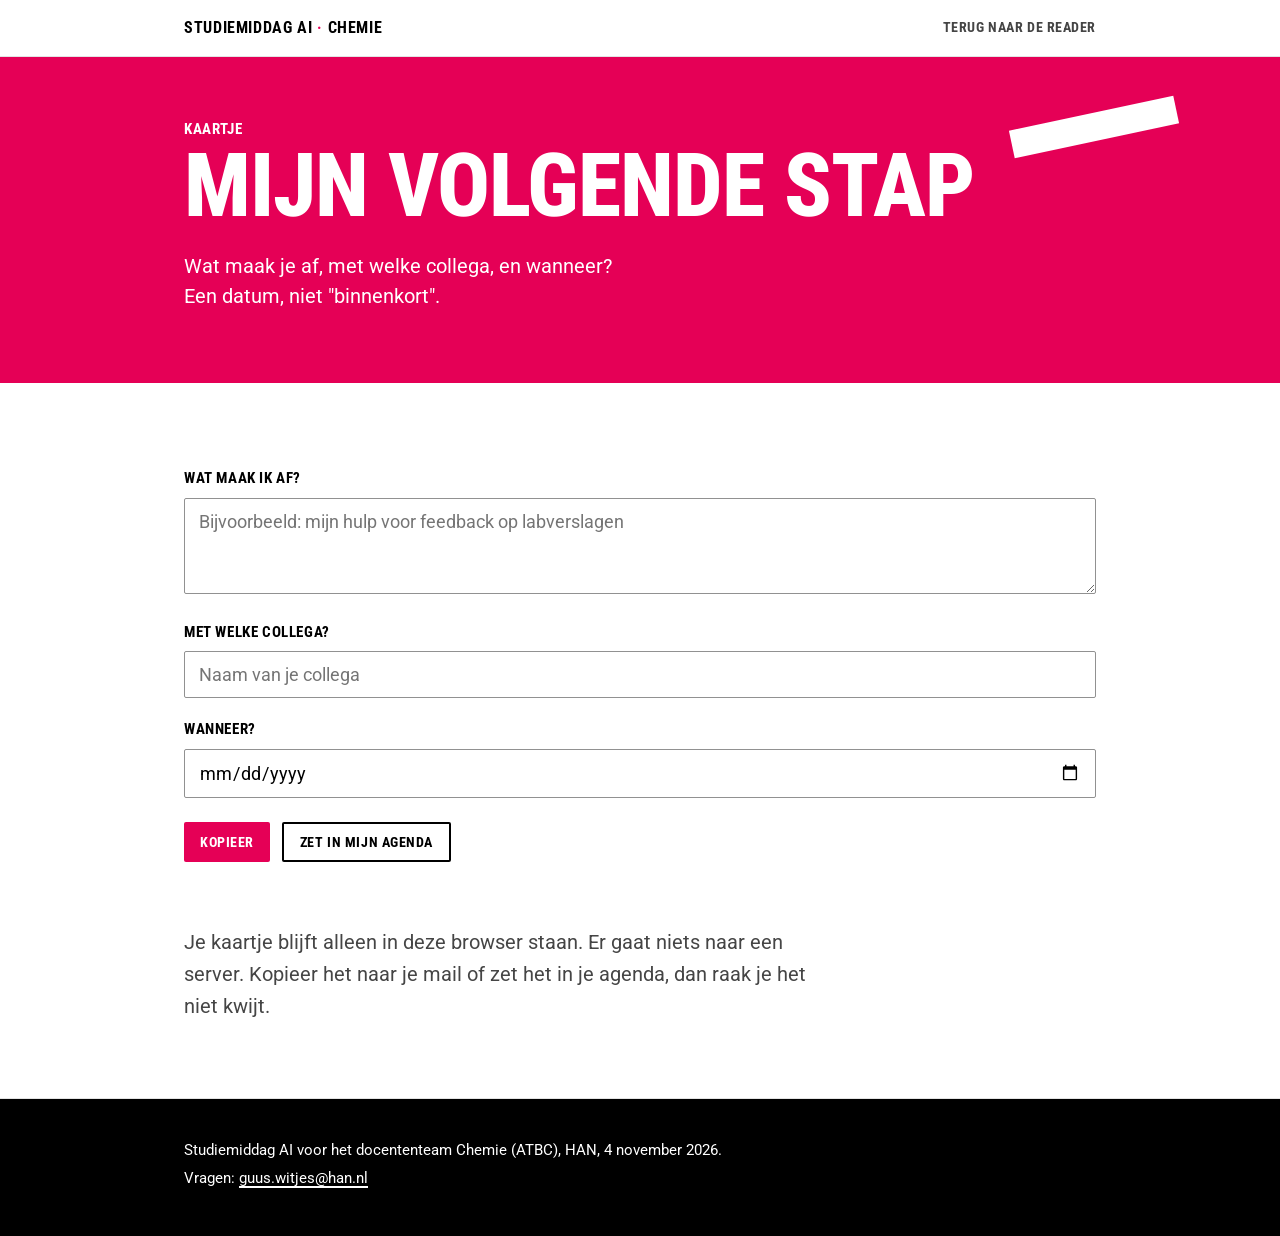
==== kaartje.html @ 9bc3e420 "Reader studiemiddag AI Chemie, eerste versie Co-Authored-By: Claude Opus 5.5 <noreply@anthropic.com>" ====
<!doctype html>
<html lang="nl">
<head>
<meta charset="utf-8">
<meta name="viewport" content="width=device-width, initial-scale=1">
<title>Mijn volgende stap · Studiemiddag AI Chemie</title>
<link rel="stylesheet" href="assets/han-tokens.css">
<link rel="stylesheet" href="assets/reader.css">
</head>
<body>

<header class="top">
  <div class="wrap">
    <a class="naam" href="index.html">Studiemiddag AI <span>·</span> Chemie</a>
    <nav aria-label="Terug"><a href="index.html">Terug naar de reader</a></nav>
  </div>
</header>

<div class="hero">
  <div class="stripe" aria-hidden="true"></div>
  <div class="wrap">
    <p class="eyebrow">Kaartje</p>
    <h1>Mijn volgende stap</h1>
    <p>Wat maak je af, met welke collega, en wanneer? Een datum, niet "binnenkort".</p>
  </div>
</div>

<main>
<section class="blok">
  <div class="wrap">
    <form id="kaartje" onsubmit="return false">
      <div class="veld">
        <label for="werk">Wat maak ik af?</label>
        <textarea id="werk" placeholder="Bijvoorbeeld: mijn hulp voor feedback op labverslagen"></textarea>
      </div>
      <div class="veld">
        <label for="collega">Met welke collega?</label>
        <input id="collega" type="text" placeholder="Naam van je collega">
      </div>
      <div class="veld">
        <label for="datum">Wanneer?</label>
        <input id="datum" type="date">
      </div>
      <div class="knoppen">
        <button type="button" class="knop" id="kopieer">Kopieer</button>
        <button type="button" class="knop licht" id="agenda">Zet in mijn agenda</button>
      </div>
      <p class="melding" id="melding" role="status"></p>
    </form>
    <p class="lead" style="margin-top:32px">Je kaartje blijft alleen in deze browser staan. Er gaat niets naar een server. Kopieer het naar je mail of zet het in je agenda, dan raak je het niet kwijt.</p>
  </div>
</section>
</main>

<footer>
  <div class="wrap">
    <p>Studiemiddag AI voor het docententeam Chemie (ATBC), HAN, 4 november 2026.</p>
    <p>Vragen: <a href="mailto:guus.witjes@han.nl">guus.witjes@han.nl</a></p>
  </div>
</footer>

<script>
(function () {
  var velden = ['werk', 'collega', 'datum'];
  var sleutel = 'atbc-kaartje';
  var melding = document.getElementById('melding');

  // Bewaren in de eigen browser; werkt ook als opslag geblokkeerd is
  try {
    var bewaard = JSON.parse(localStorage.getItem(sleutel) || '{}');
    velden.forEach(function (v) { if (bewaard[v]) document.getElementById(v).value = bewaard[v]; });
  } catch (e) {}
  velden.forEach(function (v) {
    document.getElementById(v).addEventListener('input', function () {
      try {
        var data = {};
        velden.forEach(function (w) { data[w] = document.getElementById(w).value; });
        localStorage.setItem(sleutel, JSON.stringify(data));
      } catch (e) {}
    });
  });

  function waarde(v) { return document.getElementById(v).value.trim(); }
  function datumTekst() {
    var d = waarde('datum');
    if (!d) return '';
    var p = d.split('-');
    var maanden = ['januari','februari','maart','april','mei','juni','juli','augustus','september','oktober','november','december'];
    return parseInt(p[2], 10) + ' ' + maanden[parseInt(p[1], 10) - 1] + ' ' + p[0];
  }
  function tekst() {
    return 'Mijn volgende stap (studiemiddag AI Chemie)\n' +
      'Wat maak ik af: ' + waarde('werk') + '\n' +
      'Met wie: ' + waarde('collega') + '\n' +
      'Wanneer: ' + datumTekst();
  }
  function zeg(t) { melding.textContent = t; setTimeout(function () { melding.textContent = ''; }, 2500); }

  document.getElementById('kopieer').addEventListener('click', function () {
    var t = tekst();
    if (navigator.clipboard && navigator.clipboard.writeText) {
      navigator.clipboard.writeText(t).then(function () { zeg('Gekopieerd'); }, function () { oud(t); });
    } else { oud(t); }
  });
  function oud(t) {
    var ta = document.createElement('textarea'); ta.value = t; document.body.appendChild(ta);
    ta.select(); try { document.execCommand('copy'); zeg('Gekopieerd'); } catch (e) { zeg('Kopiëren lukt niet, selecteer de tekst zelf'); }
    document.body.removeChild(ta);
  }

  document.getElementById('agenda').addEventListener('click', function () {
    var d = waarde('datum');
    if (!d) { zeg('Kies eerst een datum'); document.getElementById('datum').focus(); return; }
    var dag = d.replace(/-/g, '');
    var p = d.split('-');
    var volgende = new Date(Date.UTC(+p[0], +p[1] - 1, +p[2] + 1));
    var eind = volgende.toISOString().slice(0, 10).replace(/-/g, '');
    function esc(s) { return s.replace(/\\/g, '\\\\').replace(/,/g, '\\,').replace(/;/g, '\\;').replace(/\n/g, '\\n'); }
    var titel = 'Afmaken: ' + (waarde('werk') || 'mijn AI-hulp') + (waarde('collega') ? ' (met ' + waarde('collega') + ')' : '');
    var ics = [
      'BEGIN:VCALENDAR', 'VERSION:2.0', 'PRODID:-//studiemiddag-ai-chemie//kaartje//NL',
      'BEGIN:VEVENT',
      'UID:' + Date.now() + '@atbc-studiemiddag-ai',
      'DTSTAMP:' + new Date().toISOString().replace(/[-:]/g, '').slice(0, 15) + 'Z',
      'DTSTART;VALUE=DATE:' + dag,
      'DTEND;VALUE=DATE:' + eind,
      'SUMMARY:' + esc(titel),
      'DESCRIPTION:' + esc(tekst()),
      'END:VEVENT', 'END:VCALENDAR'
    ].join('\r\n');
    var blob = new Blob([ics], { type: 'text/calendar' });
    var a = document.createElement('a');
    a.href = URL.createObjectURL(blob); a.download = 'mijn-volgende-stap.ics';
    document.body.appendChild(a); a.click(); document.body.removeChild(a);
    zeg('Open het bestand om het in je agenda te zetten');
  });
})();
</script>
</body>
</html>
---- assets/han-tokens.css ----
/* =============================================================
   HAN University of Applied Sciences — Colors & Typography
   Source: Vormgeving/Kleuren/Kleuren.md, Vormgeving/Lettertypen/Lettertype.md
   ============================================================= */

/* ----------  FONT FACES  ----------
   Primary brand face is Avenir Next / Avenir Next Condensed.
   That face is licensed and not redistributable. For web/email/Office,
   HAN officially substitutes ROBOTO + ROBOTO CONDENSED — those files
   are bundled in /fonts.

   ⚠️ If you have access to Avenir Next, swap it in here as the first
   stack value of --font-display / --font-sans.
*/

@font-face {
  font-family: "Roboto";
  src: url("./fonts/Roboto-VariableFont.ttf") format("truetype-variations");
  font-weight: 100 900;
  font-style: normal;
  font-display: swap;
}
@font-face {
  font-family: "Roboto Condensed";
  src: url("./fonts/RobotoCondensed-VariableFont.ttf") format("truetype-variations");
  font-weight: 100 900;
  font-style: normal;
  font-display: swap;
}

/* ----------  TOKENS  ---------- */
:root {
  /* ---------- Color: Primary palette ---------- */
  --han-rood: #e50056;          /* HAN ROOD — primary brand colour */
  --han-zwart: #000000;         /* HAN ZWART */
  --han-wit: #ffffff;           /* HAN WIT */

  /* ---------- Color: Greyscale ---------- */
  --han-alabaster: #f8f8f8;
  --han-mercury:   #e3e3e3;
  --han-gray:      #919191;
  --han-boulder:   #757575;
  --han-mineshaft: #454545;

  /* ---------- Color: Secondary (use sparingly) ---------- */
  --han-oranje: #f5a846;
  --han-groen:  #7ac48e;
  --han-blauw:  #6ac3ed;

  /* ---------- Color: Tertiary (charts/illustrations only) ---------- */
  --han-olijf:  #bbd737;
  --han-geel:   #f8e260;
  --han-koraal: #eb5241;
  --han-violet: #b14196;
  --han-navy:   #325ca7;

  /* ---------- Color: HAN Rood tints (charts only) ---------- */
  --han-rood-90: #e8195f;
  --han-rood-75: #ec4080;
  --han-rood-60: #f0669b;
  --han-rood-45: #f48cb7;
  --han-rood-30: #f8b3d2;
  --han-rood-15: #fcd9e9;

  /* ---------- Semantic foreground / background ---------- */
  --bg:        var(--han-wit);
  --bg-alt:    var(--han-alabaster);
  --bg-rule:   var(--han-mercury);
  --bg-invert: var(--han-zwart);

  --fg:        var(--han-zwart);
  --fg-muted:  var(--han-mineshaft);
  --fg-subtle: var(--han-boulder);
  --fg-faint:  var(--han-gray);
  --fg-on-dark:    var(--han-wit);
  --fg-on-rood:    var(--han-wit);

  --accent:        var(--han-rood);
  --accent-hover:  #c70049;     /* slightly darker for hover */
  --accent-press:  #a8003e;     /* press */
  --link:          var(--han-rood);

  /* ---------- Type families ---------- */
  /* Primary brand stack falls back from Avenir Next → Roboto. */
  --font-display: "Avenir Next Condensed", "Roboto Condensed", "Roboto", system-ui, sans-serif;
  --font-sans:    "Avenir Next", "Roboto", system-ui, sans-serif;
  --font-body:    var(--font-sans);

  /* ---------- Type scale ----------
     Mirrors the print spec but rebased so they read on-screen.
     Keep TITLES, CAPS, and condensed faces locked to --font-display.
  */
  --fs-display:   72px;   /* hero "OPEN UP NEW HORIZONS" */
  --fs-h1:        48px;   /* page H1 / Titel */
  --fs-h2:        32px;   /* Tussenkop large */
  --fs-h3:        24px;   /* Tussenkop small */
  --fs-h4:        18px;   /* Paragraafkop / Kopregel */
  --fs-body:      16px;   /* Broodtekst on web */
  --fs-intro:     20px;   /* lead paragraph */
  --fs-small:     14px;
  --fs-micro:     12px;
  --fs-quote:     28px;

  --lh-tight: 1.0;
  --lh-snug:  1.15;
  --lh-base:  1.5;
  --lh-loose: 1.6;

  /* ---------- Tracking ----------
     HAN headlines are condensed, all-caps, tightly tracked; body is normal.
  */
  --tr-display: -0.01em;
  --tr-caps:    0.01em;
  --tr-body:    0;

  /* ---------- Spacing (4px base) ---------- */
  --space-1: 4px;
  --space-2: 8px;
  --space-3: 12px;
  --space-4: 16px;
  --space-5: 24px;
  --space-6: 32px;
  --space-7: 48px;
  --space-8: 64px;
  --space-9: 96px;

  /* ---------- Radii ----------
     HAN reads as flat / hard-edged. Keep radii minimal.
     Buttons + cards use crisp 2–4px; pills exist only for tags.
  */
  --radius-0: 0px;
  --radius-1: 2px;
  --radius-2: 4px;
  --radius-pill: 999px;

  /* ---------- Borders ---------- */
  --border-hair: 1px solid var(--han-mercury);
  --border-base: 1px solid var(--han-gray);
  --border-bold: 2px solid var(--han-zwart);
  --border-rood: 2px solid var(--han-rood);

  /* ---------- Shadows (used sparingly — HAN is mostly flat) ---------- */
  --shadow-1: 0 1px 2px rgba(0,0,0,0.06);
  --shadow-2: 0 4px 12px rgba(0,0,0,0.08);
  --shadow-3: 0 12px 32px rgba(0,0,0,0.12);

  /* ---------- Motion ---------- */
  --ease: cubic-bezier(.2,.7,.2,1);
  --dur-fast: 120ms;
  --dur-base: 200ms;
  --dur-slow: 360ms;

  /* ---------- HAN underscore stripe (signature graphic device) ----------
     The "_" in the wordmark is also used as a slanted stripe across imagery.
     The actual underscore in the wordmark has a 6:1 length-to-thickness ratio.
     Keep stripes at width:height of roughly 6:1, anywhere from 5:1–6.5:1.
  */
  --stripe-rotation: -12deg;
  --stripe-ratio: 6;            /* width / height */
}

/* ----------  SEMANTIC ELEMENT STYLES  ---------- */

html, body {
  font-family: var(--font-body);
  font-size: var(--fs-body);
  line-height: var(--lh-base);
  color: var(--fg);
  background: var(--bg);
  -webkit-font-smoothing: antialiased;
  -moz-osx-font-smoothing: grayscale;
}

.han-display, .display {
  font-family: var(--font-display);
  font-weight: 800;
  font-size: var(--fs-display);
  line-height: var(--lh-tight);
  letter-spacing: var(--tr-display);
  text-transform: uppercase;
  color: var(--fg);
}

h1, .h1 {
  font-family: var(--font-display);
  font-weight: 700;
  font-size: var(--fs-h1);
  line-height: var(--lh-tight);
  letter-spacing: var(--tr-display);
  text-transform: uppercase;
  margin: 0 0 var(--space-4);
}
h2, .h2 {
  font-family: var(--font-display);
  font-weight: 700;
  font-size: var(--fs-h2);
  line-height: var(--lh-snug);
  letter-spacing: var(--tr-caps);
  text-transform: uppercase;
  margin: 0 0 var(--space-3);
}
h3, .h3 {
  font-family: var(--font-display);
  font-weight: 700;
  font-size: var(--fs-h3);
  line-height: var(--lh-snug);
  text-transform: uppercase;
  letter-spacing: var(--tr-caps);
  margin: 0 0 var(--space-2);
}
h4, .h4, .eyebrow {
  font-family: var(--font-display);
  font-weight: 700;
  font-size: var(--fs-h4);
  line-height: var(--lh-snug);
  text-transform: uppercase;
  letter-spacing: 0.04em;
  color: var(--han-rood);
  margin: 0 0 var(--space-2);
}
.intro, .lead {
  font-family: var(--font-sans);
  font-weight: 400;
  font-size: var(--fs-intro);
  line-height: var(--lh-loose);
  color: var(--fg-muted);
}
p {
  margin: 0 0 var(--space-3);
  text-wrap: pretty;
  max-width: 65ch;
}
small, .small { font-size: var(--fs-small); }
.micro { font-size: var(--fs-micro); }

a {
  color: var(--link);
  text-decoration: underline;
  text-decoration-thickness: 2px;
  text-underline-offset: 3px;
  transition: color var(--dur-fast) var(--ease);
}
a:hover { color: var(--accent-hover); }
a:active { color: var(--accent-press); }

blockquote, .quote {
  font-family: var(--font-display);
  font-weight: 700;
  font-size: var(--fs-quote);
  line-height: var(--lh-snug);
  text-transform: uppercase;
  letter-spacing: var(--tr-caps);
  color: var(--fg);
  border-left: var(--border-rood);
  padding-left: var(--space-5);
  margin: 0;
}

code, pre, kbd, samp {
  font-family: ui-monospace, "SFMono-Regular", Menlo, Consolas, monospace;
  font-size: 0.95em;
}
---- assets/reader.css ----
/* Reader studiemiddag AI Chemie. Bouwt op han-tokens.css (HAN Design System). */

* { box-sizing: border-box; }
html { scroll-behavior: smooth; scroll-padding-top: 72px; }
body { margin: 0; background: var(--bg); color: var(--fg); font-size: 18px; }

.wrap { max-width: 960px; margin: 0 auto; padding: 0 24px; }

/* Kop */
.top {
  position: sticky; top: 0; z-index: 10;
  background: var(--han-wit); border-bottom: var(--border-hair);
}
.top .wrap { display: flex; align-items: center; justify-content: space-between; gap: 16px; height: 56px; }
.top .naam {
  font-family: var(--font-display); font-weight: 700; text-transform: uppercase;
  letter-spacing: 0.04em; font-size: 16px; color: var(--fg); text-decoration: none;
}
.top .naam span { color: var(--han-rood); }
.top nav { display: flex; gap: 20px; overflow-x: auto; scrollbar-width: none; }
.top nav::-webkit-scrollbar { display: none; }
.top nav a {
  font-family: var(--font-display); font-weight: 700; text-transform: uppercase;
  font-size: 14px; letter-spacing: 0.04em; color: var(--fg-muted);
  text-decoration: none; white-space: nowrap; padding: 4px 0; border-bottom: 2px solid transparent;
}
.top nav a:hover { color: var(--han-rood); border-bottom-color: var(--han-rood); }

/* Opening */
.hero { background: var(--han-rood); color: var(--han-wit); position: relative; overflow: hidden; }
.hero .wrap { padding-top: 64px; padding-bottom: 72px; }
.hero .eyebrow { color: var(--han-wit); font-size: 15px; }
.hero h1 {
  font-weight: 800; font-size: clamp(44px, 9vw, 88px); line-height: 0.92;
  letter-spacing: -0.01em; color: var(--han-wit); margin: 8px 0 24px;
}
.hero p { color: var(--han-wit); font-size: 20px; max-width: 40ch; margin: 0; }
.stripe {
  position: absolute; right: 8%; top: 56px; width: 168px; height: 28px;
  background: var(--han-wit); transform: rotate(-12deg);
}

/* Blokken */
section.blok { padding: 64px 0; border-bottom: var(--border-hair); }
section.blok:nth-of-type(even) { background: var(--bg-alt); }
.blok h2 { font-size: clamp(30px, 5vw, 44px); line-height: 1; font-weight: 800; margin: 4px 0 20px; }
.blok h3 { font-size: 22px; margin: 32px 0 12px; }
.nr { color: var(--han-rood); }
.lead { font-size: 20px; color: var(--fg-muted); max-width: 60ch; }

/* Tabel */
table { width: 100%; border-collapse: collapse; margin: 16px 0; font-size: 17px; }
th, td { text-align: left; padding: 12px 12px 12px 0; border-bottom: var(--border-hair); vertical-align: top; }
th {
  font-family: var(--font-display); font-weight: 700; text-transform: uppercase;
  font-size: 14px; letter-spacing: 0.04em; color: var(--fg-subtle); border-bottom: var(--border-bold);
}
td.tijd { font-family: var(--font-display); font-weight: 700; white-space: nowrap; width: 72px; }
td.tool { font-family: var(--font-display); font-weight: 700; text-transform: uppercase; white-space: nowrap; width: 160px; }

/* Lijst met nummers */
ol.stappen { list-style: none; padding: 0; margin: 16px 0; counter-reset: stap; border-top: var(--border-bold); }
ol.stappen li {
  counter-increment: stap; display: grid; grid-template-columns: 48px 1fr; gap: 8px;
  padding: 16px 0; border-bottom: var(--border-hair);
}
ol.stappen li::before {
  content: counter(stap); font-family: var(--font-display); font-weight: 800;
  font-size: 28px; line-height: 1; color: var(--han-rood);
}
ol.stappen b {
  font-family: var(--font-display); font-weight: 700; text-transform: uppercase;
  letter-spacing: 0.02em; display: block; font-size: 19px;
}
ol.stappen span { color: var(--fg-muted); }

/* Kaarten */
.kaarten { display: grid; grid-template-columns: repeat(auto-fit, minmax(240px, 1fr)); gap: 16px; margin: 16px 0; }
.kaart { background: var(--han-wit); border: var(--border-hair); border-radius: var(--radius-1); padding: 24px; }
.kaart img { width: 56px; height: 56px; object-fit: contain; display: block; margin-bottom: 12px; }
.kaart h3 { margin: 0 0 8px; font-size: 20px; }
.kaart p { margin: 0; color: var(--fg-muted); }

/* Uitkomsten */
.uitkomsten { display: grid; grid-template-columns: repeat(auto-fit, minmax(260px, 1fr)); gap: 16px; margin: 16px 0; }
.chat { background: var(--han-wit); border: var(--border-hair); border-radius: var(--radius-1); padding: 20px; }
.chat .vraag {
  margin: 0 0 16px auto; background: var(--bg-alt); border: var(--border-hair);
  padding: 10px 14px; font-size: 15px; max-width: 90%; width: fit-content;
}
.chat .nummer { font-family: var(--font-display); font-weight: 800; font-size: 28px; color: var(--han-rood); }
.leeg { color: var(--fg-subtle); font-style: italic; }

/* Prompt met kopieerknop */
.prompt { position: relative; background: var(--han-wit); border: var(--border-base); border-radius: var(--radius-1); margin: 16px 0; }
.prompt pre {
  margin: 0; padding: 20px; padding-right: 110px; white-space: pre-wrap;
  font-family: var(--font-body); font-size: 16px; line-height: 1.55;
}
.knop, .prompt button {
  font-family: var(--font-display); font-weight: 700; text-transform: uppercase;
  letter-spacing: 0.04em; font-size: 14px; cursor: pointer;
  background: var(--han-rood); color: var(--han-wit); border: 0; border-radius: var(--radius-1);
  padding: 10px 16px; text-decoration: none; display: inline-block;
  transition: background var(--dur-fast) var(--ease);
}
.knop:hover, .prompt button:hover { background: var(--accent-hover); color: var(--han-wit); }
.knop:active, .prompt button:active { background: var(--accent-press); transform: translateY(1px); }
.knop.licht { background: var(--han-wit); color: var(--fg); border: var(--border-bold); }
.knop.licht:hover { background: var(--bg-alt); color: var(--fg); }
.prompt button { position: absolute; top: 12px; right: 12px; }

/* Uitklap */
details { border: var(--border-hair); background: var(--han-wit); border-radius: var(--radius-1); margin: 16px 0; }
details summary {
  cursor: pointer; padding: 16px 20px; list-style: none;
  font-family: var(--font-display); font-weight: 700; text-transform: uppercase; letter-spacing: 0.02em;
}
details summary::-webkit-details-marker { display: none; }
details summary::after { content: "+"; float: right; color: var(--han-rood); font-size: 22px; line-height: 1; }
details[open] summary::after { content: "−"; }
details .inhoud { padding: 0 20px 20px; }

/* Documenten */
ul.docs { list-style: none; padding: 0; margin: 16px 0; border-top: var(--border-bold); }
ul.docs li { display: flex; justify-content: space-between; align-items: center; gap: 16px; padding: 14px 0; border-bottom: var(--border-hair); }
ul.docs .code { font-family: var(--font-display); font-weight: 800; color: var(--han-rood); margin-right: 10px; }
ul.docs a.dl { font-family: var(--font-display); font-weight: 700; text-transform: uppercase; font-size: 14px; white-space: nowrap; }

/* Let op */
.letop { background: var(--han-zwart); color: var(--han-wit); padding: 20px 24px; border-radius: var(--radius-1); margin: 20px 0; }
.letop b { font-family: var(--font-display); text-transform: uppercase; letter-spacing: 0.04em; color: var(--han-rood); }
.letop p { margin: 4px 0 0; color: var(--han-wit); }

/* Kaartje-oproep */
.oproep { background: var(--han-rood); color: var(--han-wit); }
.oproep .blok, section.oproep { background: var(--han-rood); }
section.oproep h2, section.oproep p { color: var(--han-wit); }
section.oproep .knop { background: var(--han-wit); color: var(--han-rood); }
section.oproep .knop:hover { background: var(--bg-alt); }

/* Voet */
footer { background: var(--han-zwart); color: var(--han-wit); padding: 40px 0; font-size: 15px; }
footer p { color: var(--han-wit); margin: 0 0 6px; max-width: none; }
footer a { color: var(--han-wit); }

/* Formulier kaartje */
.veld { margin: 20px 0; }
.veld label {
  display: block; font-family: var(--font-display); font-weight: 700; text-transform: uppercase;
  letter-spacing: 0.04em; font-size: 15px; margin-bottom: 8px;
}
.veld input, .veld textarea {
  width: 100%; font-family: var(--font-body); font-size: 18px; padding: 12px 14px;
  border: var(--border-base); border-radius: var(--radius-1); background: var(--han-wit); color: var(--fg);
}
.veld input:focus, .veld textarea:focus { outline: 2px solid var(--han-rood); outline-offset: 1px; border-color: var(--han-rood); }
.veld textarea { min-height: 96px; resize: vertical; }
.knoppen { display: flex; flex-wrap: wrap; gap: 12px; margin-top: 24px; }
.melding { font-family: var(--font-display); font-weight: 700; text-transform: uppercase; font-size: 14px; color: var(--han-rood); min-height: 20px; margin-top: 12px; }

@media (max-width: 640px) {
  .top .naam { display: none; }
  section.blok { padding: 48px 0; }
  .stripe { width: 112px; height: 19px; top: 32px; }
  .prompt pre { padding-right: 20px; padding-top: 56px; }
  td.tool { width: auto; }
}
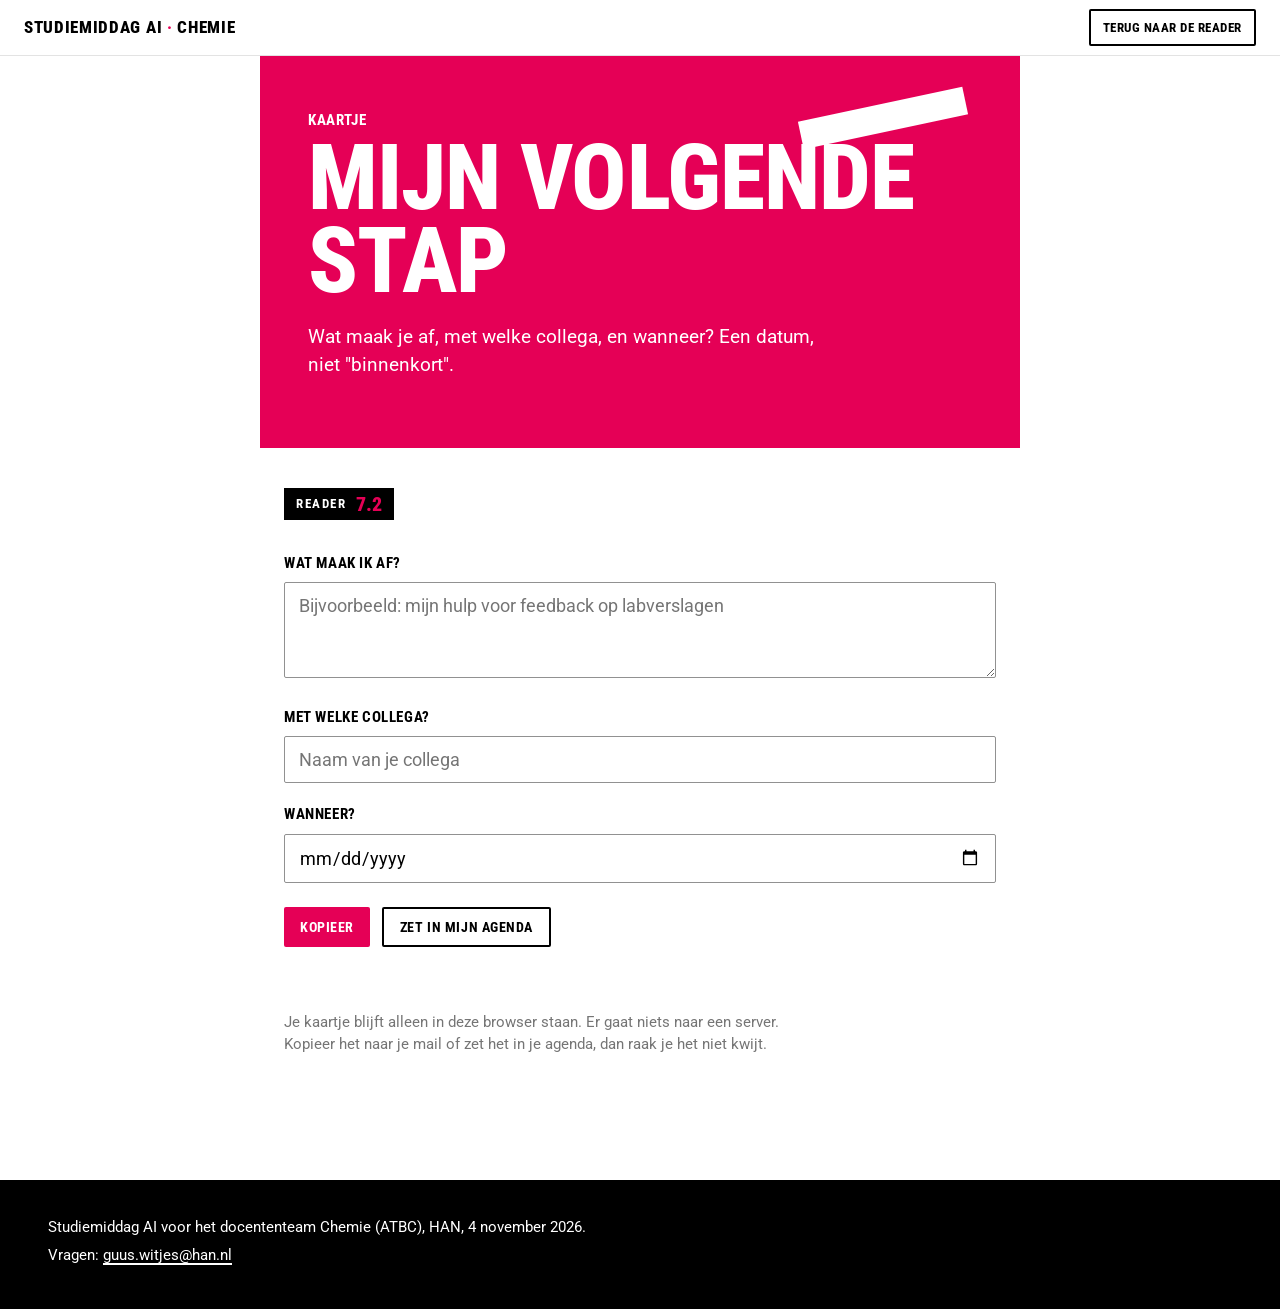
==== commit 2035f735: "Reader omgebouwd naar de nummers van de slides (1.1 tot 7.2) Menu met genummerde groepen, READER-num" ====
--- a/kaartje.html
+++ b/kaartje.html
@@ -9,25 +9,22 @@
 </head>
 <body>
 
-<header class="top">
-  <div class="wrap">
-    <a class="naam" href="index.html">Studiemiddag AI <span>·</span> Chemie</a>
-    <nav aria-label="Terug"><a href="index.html">Terug naar de reader</a></nav>
-  </div>
+<header class="topbar">
+  <a class="naam" href="index.html">Studiemiddag AI <span>·</span> Chemie</a>
+  <a class="knop licht" href="index.html#s7-2">Terug naar de reader</a>
 </header>
 
+<div class="enkel">
 <div class="hero">
   <div class="stripe" aria-hidden="true"></div>
-  <div class="wrap">
-    <p class="eyebrow">Kaartje</p>
-    <h1>Mijn volgende stap</h1>
-    <p>Wat maak je af, met welke collega, en wanneer? Een datum, niet "binnenkort".</p>
-  </div>
+  <p class="eyebrow">Kaartje</p>
+  <h1>Mijn volgende<br>stap</h1>
+  <p>Wat maak je af, met welke collega, en wanneer? Een datum, niet "binnenkort".</p>
 </div>
 
-<main>
-<section class="blok">
-  <div class="wrap">
+<main class="inhoud">
+<section class="onderdeel">
+    <p class="badge"><span>Reader</span><b>7.2</b></p>
     <form id="kaartje" onsubmit="return false">
       <div class="veld">
         <label for="werk">Wat maak ik af?</label>
@@ -47,16 +44,14 @@
       </div>
       <p class="melding" id="melding" role="status"></p>
     </form>
-    <p class="lead" style="margin-top:32px">Je kaartje blijft alleen in deze browser staan. Er gaat niets naar een server. Kopieer het naar je mail of zet het in je agenda, dan raak je het niet kwijt.</p>
-  </div>
+    <p class="klein" style="margin-top:32px">Je kaartje blijft alleen in deze browser staan. Er gaat niets naar een server. Kopieer het naar je mail of zet het in je agenda, dan raak je het niet kwijt.</p>
 </section>
 </main>
+</div>
 
 <footer>
-  <div class="wrap">
-    <p>Studiemiddag AI voor het docententeam Chemie (ATBC), HAN, 4 november 2026.</p>
-    <p>Vragen: <a href="mailto:guus.witjes@han.nl">guus.witjes@han.nl</a></p>
-  </div>
+  <p>Studiemiddag AI voor het docententeam Chemie (ATBC), HAN, 4 november 2026.</p>
+  <p>Vragen: <a href="mailto:guus.witjes@han.nl">guus.witjes@han.nl</a></p>
 </footer>
 
 <script>
--- a/assets/reader.css
+++ b/assets/reader.css
@@ -1,150 +1,315 @@
-/* Reader studiemiddag AI Chemie. Bouwt op han-tokens.css (HAN Design System). */
+/* Reader studiemiddag AI Chemie. Bouwt op han-tokens.css (HAN Design System).
+   Opbouw: topbalk, menu links (genummerde groepen), inhoud rechts. Op mobiel klapt het menu in. */
 
 * { box-sizing: border-box; }
-html { scroll-behavior: smooth; scroll-padding-top: 72px; }
-body { margin: 0; background: var(--bg); color: var(--fg); font-size: 18px; }
-
-.wrap { max-width: 960px; margin: 0 auto; padding: 0 24px; }
-
-/* Kop */
-.top {
-  position: sticky; top: 0; z-index: 10;
-  background: var(--han-wit); border-bottom: var(--border-hair);
-}
-.top .wrap { display: flex; align-items: center; justify-content: space-between; gap: 16px; height: 56px; }
-.top .naam {
-  font-family: var(--font-display); font-weight: 700; text-transform: uppercase;
-  letter-spacing: 0.04em; font-size: 16px; color: var(--fg); text-decoration: none;
-}
-.top .naam span { color: var(--han-rood); }
-.top nav { display: flex; gap: 20px; overflow-x: auto; scrollbar-width: none; }
-.top nav::-webkit-scrollbar { display: none; }
-.top nav a {
-  font-family: var(--font-display); font-weight: 700; text-transform: uppercase;
-  font-size: 14px; letter-spacing: 0.04em; color: var(--fg-muted);
-  text-decoration: none; white-space: nowrap; padding: 4px 0; border-bottom: 2px solid transparent;
-}
-.top nav a:hover { color: var(--han-rood); border-bottom-color: var(--han-rood); }
-
-/* Opening */
-.hero { background: var(--han-rood); color: var(--han-wit); position: relative; overflow: hidden; }
-.hero .wrap { padding-top: 64px; padding-bottom: 72px; }
-.hero .eyebrow { color: var(--han-wit); font-size: 15px; }
+html { scroll-behavior: smooth; scroll-padding-top: 76px; }
+body { margin: 0; background: var(--bg); color: var(--fg); font-size: 17px; overflow-x: hidden; }
+img { max-width: 100%; height: auto; }
+
+/* ---------- Topbalk ---------- */
+.topbar {
+  position: sticky; top: 0; z-index: 30; height: 56px;
+  display: flex; align-items: center; justify-content: space-between; gap: 12px;
+  padding: 0 24px; background: var(--han-wit); border-bottom: var(--border-hair);
+}
+.topbar .naam {
+  font-family: var(--font-display); font-weight: 800; text-transform: uppercase;
+  letter-spacing: 0.04em; font-size: 17px; color: var(--fg); text-decoration: none; white-space: nowrap;
+}
+.topbar .naam span { color: var(--han-rood); }
+.topbar .meta {
+  font-family: var(--font-display); font-weight: 700; text-transform: uppercase;
+  letter-spacing: 0.04em; font-size: 13px; color: var(--fg-subtle); margin-left: auto;
+}
+.menu-toggle {
+  display: none; font-family: var(--font-display); font-weight: 700; text-transform: uppercase;
+  letter-spacing: 0.04em; font-size: 14px; background: var(--han-zwart); color: var(--han-wit);
+  border: 0; border-radius: var(--radius-1); padding: 9px 14px; cursor: pointer;
+}
+
+/* ---------- Opbouw ---------- */
+.layout { display: grid; grid-template-columns: 300px minmax(0, 1fr); }
+.main { min-width: 0; }
+.inhoud { max-width: 860px; padding: 0 48px 64px; }
+
+/* ---------- Menu ---------- */
+.sidebar {
+  position: sticky; top: 56px; height: calc(100vh - 56px); overflow-y: auto;
+  background: var(--bg-alt); border-right: var(--border-hair); padding: 16px 0 32px;
+}
+.nav-group { border-bottom: var(--border-hair); }
+.nav-main { display: flex; align-items: stretch; }
+.nav-link { color: var(--fg); text-decoration: none; display: flex; gap: 12px; align-items: center; }
+.nav-link:hover { color: var(--han-rood); }
+.nav-link.head { flex: 1; padding: 12px 8px 12px 20px; }
+.nav-num {
+  font-family: var(--font-display); font-weight: 800; font-size: 26px; line-height: 1;
+  color: var(--han-rood); width: 22px; flex: none;
+}
+.nav-title {
+  font-family: var(--font-display); font-weight: 700; text-transform: uppercase;
+  letter-spacing: 0.02em; font-size: 15px; line-height: 1.15;
+}
+.nav-caret {
+  width: 40px; flex: none; background: none; border: 0; cursor: pointer; color: var(--fg-subtle);
+  font-family: var(--font-display); font-size: 20px; font-weight: 700;
+}
+.nav-caret::after { content: "+"; }
+.nav-caret[aria-expanded="true"]::after { content: "\2212"; }
+.nav-caret:hover { color: var(--han-rood); }
+.nav-sub { padding: 0 0 10px; }
+.nav-link.sub { padding: 6px 16px 6px 20px; font-size: 15px; line-height: 1.3; }
+.nav-link.sub.active { background: var(--han-wit); color: var(--fg); font-weight: 700; }
+.rd-num {
+  flex: none; display: inline-block; min-width: 44px; text-align: center;
+  background: var(--han-zwart); color: var(--han-rood);
+  font-family: var(--font-display); font-weight: 800; font-size: 15px; line-height: 1; padding: 6px 6px;
+}
+.nav-link.sub.active .rd-num { background: var(--han-rood); color: var(--han-wit); }
+.nav-extra { padding: 16px 20px 0; font-size: 14px; color: var(--fg-subtle); }
+.nav-extra a { color: var(--fg-muted); }
+
+/* ---------- Opening ---------- */
+.hero {
+  position: relative; overflow: hidden; background: var(--han-rood); color: var(--han-wit);
+  padding: 56px 48px 56px;
+}
+.hero .eyebrow { color: var(--han-wit); font-size: 15px; max-width: none; padding-right: 220px; }
+.topbar .knop { padding: 7px 12px; font-size: 13px; white-space: nowrap; }
 .hero h1 {
-  font-weight: 800; font-size: clamp(44px, 9vw, 88px); line-height: 0.92;
-  letter-spacing: -0.01em; color: var(--han-wit); margin: 8px 0 24px;
-}
-.hero p { color: var(--han-wit); font-size: 20px; max-width: 40ch; margin: 0; }
+  font-weight: 800; font-size: clamp(44px, 8vw, 92px); line-height: 0.9;
+  letter-spacing: -0.01em; color: var(--han-wit); margin: 8px 0 20px;
+}
+.hero p { color: var(--han-wit); font-size: 19px; max-width: 46ch; }
+.hero .uitleg { display: flex; flex-wrap: wrap; gap: 12px 16px; align-items: center; margin-top: 24px; }
+.hero .uitleg p { margin: 0; font-size: 17px; max-width: 40ch; }
 .stripe {
-  position: absolute; right: 8%; top: 56px; width: 168px; height: 28px;
+  position: absolute; right: 7%; top: 48px; width: 168px; height: 28px;
   background: var(--han-wit); transform: rotate(-12deg);
 }
 
-/* Blokken */
-section.blok { padding: 64px 0; border-bottom: var(--border-hair); }
-section.blok:nth-of-type(even) { background: var(--bg-alt); }
-.blok h2 { font-size: clamp(30px, 5vw, 44px); line-height: 1; font-weight: 800; margin: 4px 0 20px; }
-.blok h3 { font-size: 22px; margin: 32px 0 12px; }
-.nr { color: var(--han-rood); }
-.lead { font-size: 20px; color: var(--fg-muted); max-width: 60ch; }
-
-/* Tabel */
-table { width: 100%; border-collapse: collapse; margin: 16px 0; font-size: 17px; }
-th, td { text-align: left; padding: 12px 12px 12px 0; border-bottom: var(--border-hair); vertical-align: top; }
+/* ---------- Reader-nummer (zoals rechtsonder op de slides) ---------- */
+.badge {
+  display: inline-flex; align-items: center; gap: 10px; background: var(--han-zwart);
+  padding: 6px 12px; margin: 0; max-width: none;
+}
+.badge span {
+  font-family: var(--font-display); font-weight: 700; text-transform: uppercase;
+  letter-spacing: 0.12em; font-size: 13px; color: var(--han-wit);
+}
+.badge b { font-family: var(--font-display); font-weight: 800; font-size: 20px; line-height: 1; color: var(--han-rood); }
+
+/* ---------- Hoofdstukken en onderdelen ---------- */
+.hoofdstuk { padding-top: 64px; }
+.hoofdstuk-kop { display: flex; gap: 16px; align-items: baseline; border-bottom: var(--border-bold); padding-bottom: 12px; margin-bottom: 8px; }
+.hoofdstuk-kop .nr { font-family: var(--font-display); font-weight: 800; font-size: 56px; line-height: 0.9; color: var(--han-rood); }
+.hoofdstuk-kop h2 { font-weight: 800; font-size: clamp(28px, 4.4vw, 44px); line-height: 1; margin: 0; }
+.hoofdstuk > .intro { margin: 16px 0 0; font-size: 18px; color: var(--fg-muted); }
+
+.onderdeel { padding-top: 40px; }
+.onderdeel > .badge { margin-bottom: 12px; }
+.onderdeel h3.titel { font-size: clamp(24px, 3.4vw, 32px); font-weight: 800; line-height: 1.05; margin: 0 0 16px; }
+.onderdeel h4 { color: var(--fg); font-size: 18px; margin: 28px 0 10px; }
+.lead { font-size: 19px; color: var(--fg-muted); max-width: 62ch; }
+.klein { font-size: 15px; color: var(--fg-subtle); }
+
+/* ---------- Tabel ---------- */
+.tabel-wrap { overflow-x: auto; }
+table { width: 100%; border-collapse: collapse; margin: 16px 0; font-size: 16px; }
+th, td { text-align: left; padding: 10px 12px 10px 0; border-bottom: var(--border-hair); vertical-align: top; }
 th {
   font-family: var(--font-display); font-weight: 700; text-transform: uppercase;
-  font-size: 14px; letter-spacing: 0.04em; color: var(--fg-subtle); border-bottom: var(--border-bold);
-}
-td.tijd { font-family: var(--font-display); font-weight: 700; white-space: nowrap; width: 72px; }
-td.tool { font-family: var(--font-display); font-weight: 700; text-transform: uppercase; white-space: nowrap; width: 160px; }
-
-/* Lijst met nummers */
+  font-size: 13px; letter-spacing: 0.04em; color: var(--fg-subtle); border-bottom: var(--border-bold);
+}
+td.tijd { font-family: var(--font-display); font-weight: 700; white-space: nowrap; width: 64px; }
+td.naar { width: 64px; text-align: right; padding-right: 0; }
+td.naar a { font-family: var(--font-display); font-weight: 800; text-decoration: none; }
+
+/* ---------- Genummerde stappen ---------- */
 ol.stappen { list-style: none; padding: 0; margin: 16px 0; counter-reset: stap; border-top: var(--border-bold); }
-ol.stappen li {
-  counter-increment: stap; display: grid; grid-template-columns: 48px 1fr; gap: 8px;
-  padding: 16px 0; border-bottom: var(--border-hair);
-}
-ol.stappen li::before {
+ol.stappen > li {
+  counter-increment: stap; display: grid; grid-template-columns: 44px minmax(0, 1fr); gap: 8px;
+  padding: 14px 0; border-bottom: var(--border-hair);
+}
+ol.stappen > li::before {
   content: counter(stap); font-family: var(--font-display); font-weight: 800;
   font-size: 28px; line-height: 1; color: var(--han-rood);
 }
-ol.stappen b {
-  font-family: var(--font-display); font-weight: 700; text-transform: uppercase;
-  letter-spacing: 0.02em; display: block; font-size: 19px;
-}
-ol.stappen span { color: var(--fg-muted); }
-
-/* Kaarten */
-.kaarten { display: grid; grid-template-columns: repeat(auto-fit, minmax(240px, 1fr)); gap: 16px; margin: 16px 0; }
-.kaart { background: var(--han-wit); border: var(--border-hair); border-radius: var(--radius-1); padding: 24px; }
-.kaart img { width: 56px; height: 56px; object-fit: contain; display: block; margin-bottom: 12px; }
-.kaart h3 { margin: 0 0 8px; font-size: 20px; }
-.kaart p { margin: 0; color: var(--fg-muted); }
-
-/* Uitkomsten */
-.uitkomsten { display: grid; grid-template-columns: repeat(auto-fit, minmax(260px, 1fr)); gap: 16px; margin: 16px 0; }
-.chat { background: var(--han-wit); border: var(--border-hair); border-radius: var(--radius-1); padding: 20px; }
+ol.stappen b.kop {
+  font-family: var(--font-display); font-weight: 700; text-transform: uppercase;
+  letter-spacing: 0.02em; display: block; font-size: 19px; margin-bottom: 2px;
+}
+ol.stappen .uitleg { color: var(--fg-muted); margin: 0; }
+ol.stappen .voorbeeld { color: var(--fg-subtle); font-size: 15px; margin: 4px 0 0; }
+
+/* ---------- Tegels (vlak, met rand rondom) ---------- */
+.tegels { display: grid; grid-template-columns: repeat(auto-fit, minmax(min(220px, 100%), 1fr)); gap: 16px; margin: 16px 0; }
+.tegel { background: var(--bg-alt); border-radius: var(--radius-1); padding: 22px; }
+.tegel img { width: 52px; height: 52px; object-fit: contain; display: block; margin-bottom: 12px; }
+.tegel h4, .tegel .tkop {
+  font-family: var(--font-display); font-weight: 700; text-transform: uppercase; color: var(--fg);
+  font-size: 20px; line-height: 1.1; margin: 0 0 8px; letter-spacing: 0.01em;
+}
+.tegel p { margin: 0; color: var(--fg-muted); }
+.tegel.donker { background: var(--han-zwart); }
+.tegel.donker .tkop { color: var(--han-wit); }
+.tegel.donker p { color: var(--han-mercury); }
+
+/* ---------- Uitkomsten (chat) ---------- */
+.uitkomsten { display: grid; grid-template-columns: repeat(auto-fit, minmax(min(240px, 100%), 1fr)); gap: 16px; margin: 16px 0; }
+.chat { background: var(--han-wit); border: var(--border-hair); border-radius: var(--radius-1); padding: 18px; min-width: 0; }
 .chat .vraag {
-  margin: 0 0 16px auto; background: var(--bg-alt); border: var(--border-hair);
+  margin: 0 0 14px auto; background: var(--bg-alt); border: var(--border-hair);
   padding: 10px 14px; font-size: 15px; max-width: 90%; width: fit-content;
 }
-.chat .nummer { font-family: var(--font-display); font-weight: 800; font-size: 28px; color: var(--han-rood); }
-.leeg { color: var(--fg-subtle); font-style: italic; }
-
-/* Prompt met kopieerknop */
+.chat .nummer { font-family: var(--font-display); font-weight: 800; font-size: 30px; color: var(--han-rood); text-align: center; margin: 8px 0 0; max-width: none; }
+.chat .antwoord { font-size: 15px; overflow-wrap: anywhere; }
+.chat .antwoord ul { padding-left: 20px; margin: 4px 0 12px; }
+.chat details summary { font-size: 14px; padding: 12px 14px; }
+.chat details .inhoud { padding: 0 14px 14px; }
+
+/* ---------- Prompt met kopieerknop ---------- */
 .prompt { position: relative; background: var(--han-wit); border: var(--border-base); border-radius: var(--radius-1); margin: 16px 0; }
 .prompt pre {
-  margin: 0; padding: 20px; padding-right: 110px; white-space: pre-wrap;
+  margin: 0; padding: 20px; padding-right: 116px; white-space: pre-wrap; overflow-wrap: anywhere;
   font-family: var(--font-body); font-size: 16px; line-height: 1.55;
 }
-.knop, .prompt button {
+.prompt .label {
+  font-family: var(--font-display); font-weight: 700; text-transform: uppercase; letter-spacing: 0.04em;
+  font-size: 13px; color: var(--fg-subtle); padding: 14px 116px 0 20px; margin: 0;
+}
+.knop, .copy-btn {
   font-family: var(--font-display); font-weight: 700; text-transform: uppercase;
   letter-spacing: 0.04em; font-size: 14px; cursor: pointer;
   background: var(--han-rood); color: var(--han-wit); border: 0; border-radius: var(--radius-1);
   padding: 10px 16px; text-decoration: none; display: inline-block;
   transition: background var(--dur-fast) var(--ease);
 }
-.knop:hover, .prompt button:hover { background: var(--accent-hover); color: var(--han-wit); }
-.knop:active, .prompt button:active { background: var(--accent-press); transform: translateY(1px); }
+.knop:hover, .copy-btn:hover { background: var(--accent-hover); color: var(--han-wit); }
+.knop:active, .copy-btn:active { background: var(--accent-press); }
+.copy-btn.done { background: var(--han-zwart); }
 .knop.licht { background: var(--han-wit); color: var(--fg); border: var(--border-bold); }
 .knop.licht:hover { background: var(--bg-alt); color: var(--fg); }
-.prompt button { position: absolute; top: 12px; right: 12px; }
-
-/* Uitklap */
-details { border: var(--border-hair); background: var(--han-wit); border-radius: var(--radius-1); margin: 16px 0; }
-details summary {
+.prompt .copy-btn { position: absolute; top: 12px; right: 12px; }
+
+/* ---------- Uitklapblok ---------- */
+details.fold, .chat details { border: var(--border-hair); background: var(--han-wit); border-radius: var(--radius-1); margin: 16px 0; }
+details.fold summary, .chat details summary {
   cursor: pointer; padding: 16px 20px; list-style: none;
+  display: flex; justify-content: space-between; align-items: center; gap: 12px;
   font-family: var(--font-display); font-weight: 700; text-transform: uppercase; letter-spacing: 0.02em;
 }
-details summary::-webkit-details-marker { display: none; }
-details summary::after { content: "+"; float: right; color: var(--han-rood); font-size: 22px; line-height: 1; }
-details[open] summary::after { content: "−"; }
-details .inhoud { padding: 0 20px 20px; }
-
-/* Documenten */
+details.fold summary::-webkit-details-marker, .chat details summary::-webkit-details-marker { display: none; }
+details.fold summary::after, .chat details summary::after { content: "+"; flex: none; color: var(--han-rood); font-size: 22px; line-height: 1; }
+details.fold[open] summary::after, .chat details[open] summary::after { content: "\2212"; }
+details.fold .fold-body { padding: 0 20px 20px; }
+details.fold .fold-body > :last-child { margin-bottom: 0; }
+
+/* ---------- Screenshots ---------- */
+.shot-link { display: block; margin: 12px 0 4px; width: fit-content; max-width: 100%; cursor: zoom-in; }
+.shot { display: block; border: var(--border-hair); max-width: 100%; height: auto; }
+.shot-tip { font-size: 14px; color: var(--fg-subtle); }
+.shot-zoom {
+  position: fixed; inset: 0; z-index: 100; background: rgba(0,0,0,0.85);
+  display: flex; align-items: center; justify-content: center; padding: 24px; cursor: zoom-out;
+}
+.shot-zoom img { max-width: 100%; max-height: 100%; background: var(--han-wit); }
+.nog-geen { background: var(--bg-alt); padding: 12px 16px; font-size: 15px; color: var(--fg-subtle); }
+
+/* ---------- Documenten ---------- */
 ul.docs { list-style: none; padding: 0; margin: 16px 0; border-top: var(--border-bold); }
-ul.docs li { display: flex; justify-content: space-between; align-items: center; gap: 16px; padding: 14px 0; border-bottom: var(--border-hair); }
+ul.docs li { display: flex; justify-content: space-between; align-items: center; gap: 16px; padding: 12px 0; border-bottom: var(--border-hair); }
 ul.docs .code { font-family: var(--font-display); font-weight: 800; color: var(--han-rood); margin-right: 10px; }
-ul.docs a.dl { font-family: var(--font-display); font-weight: 700; text-transform: uppercase; font-size: 14px; white-space: nowrap; }
-
-/* Let op */
-.letop { background: var(--han-zwart); color: var(--han-wit); padding: 20px 24px; border-radius: var(--radius-1); margin: 20px 0; }
+ul.docs a.dl {
+  display: inline-flex; align-items: center; gap: 6px; flex: none;
+  font-family: var(--font-display); font-weight: 700; text-transform: uppercase; font-size: 14px; white-space: nowrap;
+}
+ul.docs a.dl img { width: 20px; height: 20px; }
+
+/* ---------- Twee kolommen ---------- */
+.duo { display: grid; grid-template-columns: repeat(auto-fit, minmax(min(280px, 100%), 1fr)); gap: 16px; margin: 16px 0; }
+.kolom { background: var(--bg-alt); padding: 24px; border-radius: var(--radius-1); }
+.kolom .tkop { font-family: var(--font-display); font-weight: 700; text-transform: uppercase; letter-spacing: 0.04em; font-size: 14px; color: var(--han-rood); margin: 0 0 6px; }
+.kolom h4 { margin: 0 0 12px; font-size: 22px; line-height: 1.1; }
+.kolom p { margin: 0; color: var(--fg-muted); }
+.kolom.donker { background: var(--han-zwart); }
+.kolom.donker h4 { color: var(--han-wit); }
+.kolom.donker p { color: var(--han-mercury); }
+
+/* Stroom: zoeken → openen → ... */
+.stroom { display: flex; flex-wrap: wrap; gap: 6px; align-items: center; margin: 0 0 12px; padding: 0; list-style: none; }
+.stroom li {
+  font-family: var(--font-display); font-weight: 700; text-transform: uppercase; font-size: 14px; letter-spacing: 0.02em;
+  background: var(--han-wit); border: var(--border-hair); padding: 6px 10px;
+}
+.stroom li.pijl { background: none; border: 0; padding: 0 2px; color: var(--han-rood); }
+.kolom.donker .stroom li { background: var(--han-rood); border-color: var(--han-rood); color: var(--han-wit); }
+.kolom.donker .stroom li.pijl { background: none; color: var(--han-wit); }
+
+/* ---------- Let op (zwart blok) ---------- */
+.letop { background: var(--han-zwart); color: var(--han-wit); padding: 18px 22px; border-radius: var(--radius-1); margin: 20px 0; }
 .letop b { font-family: var(--font-display); text-transform: uppercase; letter-spacing: 0.04em; color: var(--han-rood); }
 .letop p { margin: 4px 0 0; color: var(--han-wit); }
 
-/* Kaartje-oproep */
-.oproep { background: var(--han-rood); color: var(--han-wit); }
-.oproep .blok, section.oproep { background: var(--han-rood); }
-section.oproep h2, section.oproep p { color: var(--han-wit); }
-section.oproep .knop { background: var(--han-wit); color: var(--han-rood); }
-section.oproep .knop:hover { background: var(--bg-alt); }
-
-/* Voet */
-footer { background: var(--han-zwart); color: var(--han-wit); padding: 40px 0; font-size: 15px; }
+/* ---------- Af is (rood blok) ---------- */
+.af { background: var(--han-rood); color: var(--han-wit); padding: 18px 22px; border-radius: var(--radius-1); margin: 20px 0; }
+.af b { font-family: var(--font-display); text-transform: uppercase; letter-spacing: 0.04em; }
+.af p { margin: 4px 0 0; color: var(--han-wit); font-size: 19px; }
+
+/* ---------- Toetsen ---------- */
+kbd {
+  font-family: var(--font-display); font-weight: 700; font-size: 14px; text-transform: uppercase;
+  background: var(--han-wit); border: 1px solid var(--han-gray); border-bottom-width: 2px;
+  border-radius: var(--radius-1); padding: 2px 8px; white-space: nowrap;
+}
+.toetsen { display: flex; flex-wrap: wrap; gap: 6px; align-items: center; margin: 4px 0 8px; }
+
+/* ---------- Voorbeeldinstructie 3.2 ---------- */
+.instructie { border: var(--border-base); border-radius: var(--radius-1); margin: 16px 0; background: var(--han-wit); }
+.instructie .doc-kop {
+  display: flex; justify-content: space-between; align-items: center; gap: 12px; flex-wrap: wrap;
+  padding: 12px 12px 12px 20px; border-bottom: var(--border-hair); background: var(--bg-alt);
+}
+.instructie .doc-kop p {
+  margin: 0; font-family: var(--font-display); font-weight: 700; text-transform: uppercase;
+  letter-spacing: 0.04em; font-size: 14px; color: var(--fg-muted);
+}
+.instructie ol { list-style: none; margin: 0; padding: 4px 20px 8px; }
+.instructie li { display: grid; grid-template-columns: 32px minmax(0, 1fr); gap: 14px; padding: 14px 0; border-bottom: var(--border-hair); }
+.instructie li:last-child { border-bottom: 0; }
+.instructie .n {
+  width: 32px; height: 32px; display: flex; align-items: center; justify-content: center;
+  background: var(--han-rood); color: var(--han-wit); font-family: var(--font-display); font-weight: 800; font-size: 18px;
+}
+.instructie .tekst { margin: 0 0 6px; font-size: 17px; }
+.instructie .vraagt {
+  margin: 0; font-family: var(--font-display); font-weight: 700; text-transform: uppercase;
+  letter-spacing: 0.04em; font-size: 13px; color: var(--fg-subtle);
+}
+
+/* ---------- Rondje (4.1) ---------- */
+.rondje { display: grid; grid-template-columns: repeat(auto-fit, minmax(min(170px, 100%), 1fr)); gap: 0; margin: 16px 0; border-top: var(--border-bold); }
+.rondje div { padding: 16px 16px 16px 0; }
+.rondje .n { font-family: var(--font-display); font-weight: 800; font-size: 32px; line-height: 1; color: var(--han-rood); margin: 0 0 6px; }
+.rondje .tkop { font-family: var(--font-display); font-weight: 700; text-transform: uppercase; font-size: 20px; margin: 0 0 4px; }
+.rondje p { margin: 0; color: var(--fg-muted); }
+
+/* ---------- Kaartje-oproep ---------- */
+.oproep { background: var(--han-rood); color: var(--han-wit); padding: 28px; border-radius: var(--radius-1); margin: 16px 0; }
+.oproep .tkop { font-family: var(--font-display); font-weight: 800; text-transform: uppercase; font-size: 28px; line-height: 1; margin: 0 0 12px; }
+.oproep p { color: var(--han-wit); }
+.oproep .knop { background: var(--han-wit); color: var(--han-rood); }
+.oproep .knop:hover { background: var(--bg-alt); color: var(--han-rood); }
+
+/* ---------- Voet ---------- */
+footer { background: var(--han-zwart); color: var(--han-wit); padding: 36px 48px; font-size: 15px; margin-top: 64px; }
 footer p { color: var(--han-wit); margin: 0 0 6px; max-width: none; }
 footer a { color: var(--han-wit); }
 
-/* Formulier kaartje */
+/* ---------- Kaartje (formulier) ---------- */
+.enkel { max-width: 760px; margin: 0 auto; }
+.enkel .hero { margin: 0; }
+.enkel .inhoud { padding: 0 24px 48px; }
 .veld { margin: 20px 0; }
 .veld label {
   display: block; font-family: var(--font-display); font-weight: 700; text-transform: uppercase;
@@ -159,10 +324,30 @@
 .knoppen { display: flex; flex-wrap: wrap; gap: 12px; margin-top: 24px; }
 .melding { font-family: var(--font-display); font-weight: 700; text-transform: uppercase; font-size: 14px; color: var(--han-rood); min-height: 20px; margin-top: 12px; }
 
-@media (max-width: 640px) {
-  .top .naam { display: none; }
-  section.blok { padding: 48px 0; }
-  .stripe { width: 112px; height: 19px; top: 32px; }
-  .prompt pre { padding-right: 20px; padding-top: 56px; }
-  td.tool { width: auto; }
-}
+/* ---------- Mobiel ---------- */
+@media (max-width: 900px) {
+  .layout { display: block; }
+  .menu-toggle { display: inline-block; }
+  .topbar { padding: 0 16px; }
+  .topbar .meta { display: none; }
+  .sidebar {
+    display: none; position: fixed; top: 56px; left: 0; right: 0; bottom: 0; height: auto;
+    z-index: 25; border-right: 0; border-top: var(--border-hair);
+  }
+  .sidebar.open { display: block; }
+  .inhoud { padding: 0 16px 48px; }
+  .hero { padding: 40px 16px 44px; }
+  .stripe { width: 96px; height: 16px; top: auto; bottom: 28px; right: 20px; }
+  .hero .eyebrow { padding-right: 0; }
+  footer { padding: 32px 16px; }
+  .hoofdstuk { padding-top: 48px; }
+  .hoofdstuk-kop .nr { font-size: 44px; }
+  .prompt pre { padding-right: 20px; padding-top: 60px; }
+  .prompt .label { padding-right: 116px; }
+  .prompt .label + pre { padding-top: 12px; }
+  .prompt:has(.label) pre { padding-top: 12px; }
+}
+@media (max-width: 420px) {
+  .topbar .naam { font-size: 15px; }
+  ul.docs li { align-items: flex-start; }
+}
